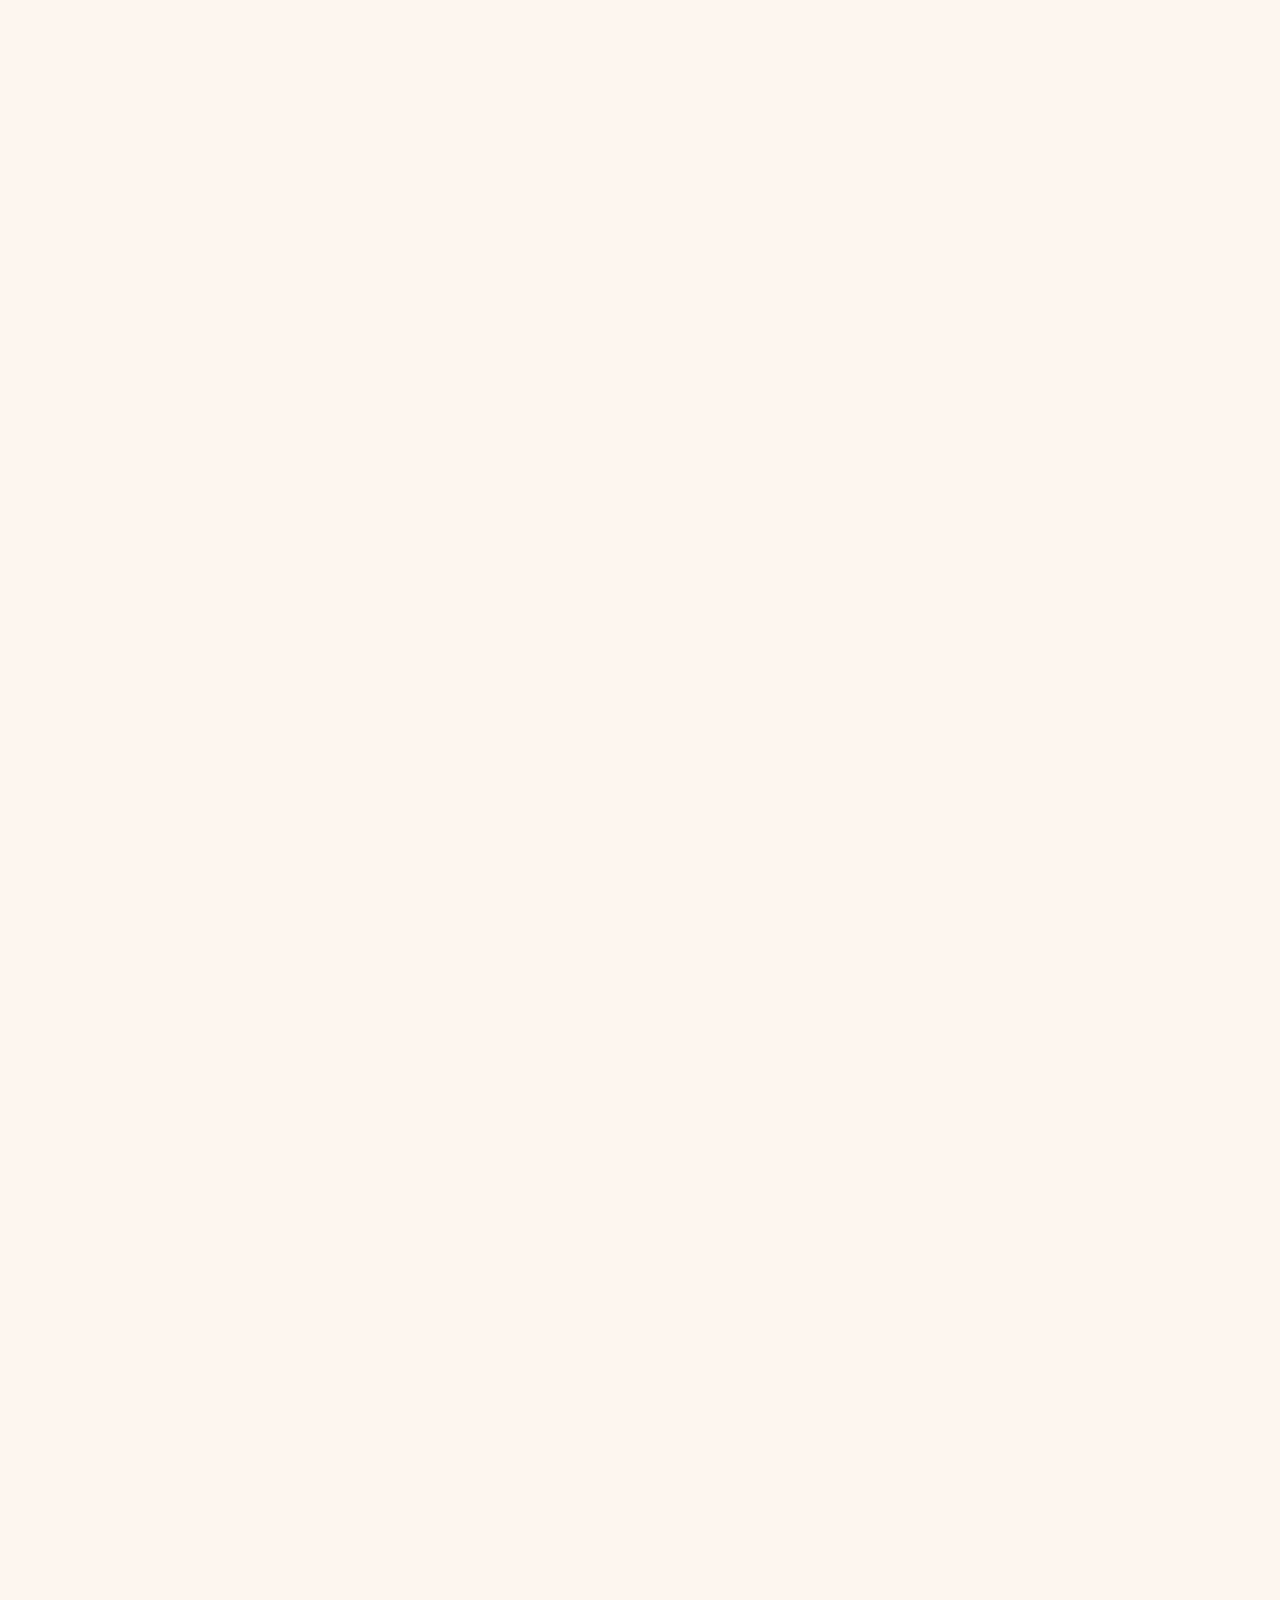
==== address.html @ f077394e "adresss" ====
<!DOCTYPE html>
<html lang="en">
<head>
  <meta charset="UTF-8">
  <meta name="viewport" content="width=device-width, initial-scale=1.0">
  <title>Save Your Address | Parker &amp; Jolan</title>
  <meta name="description" content="Send Parker &amp; Jolan your mailing address.">
  <!-- Standalone, unlisted page: no nav/footer links to the main site, no
       site password gate (js/gate.js), and not indexed by search engines.
       This is a pre-launch link shared directly by email — it should never
       be discoverable from, or lead to, the rest of parkerandjolan.com. -->
  <meta name="robots" content="noindex, nofollow">
  <link rel="icon" href="data:image/svg+xml,%3Csvg xmlns='http://www.w3.org/2000/svg' viewBox='0 0 100 100'%3E%3Ctext y='.9em' font-size='90'%3E%F0%9F%8C%B8%3C/text%3E%3C/svg%3E">

  <link rel="preconnect" href="https://fonts.googleapis.com">
  <link rel="preconnect" href="https://fonts.gstatic.com" crossorigin>
  <link href="https://fonts.googleapis.com/css2?family=Caveat:wght@600;700&family=Fraunces:opsz,wght@9..144,500;9..144,600&family=Poppins:wght@300;400;500;600&display=swap" rel="stylesheet">

  <link rel="stylesheet" href="css/style.css">
</head>
<body>

  <section class="rsvp-page">
    <div class="container">
      <div class="section-heading reveal">
        <span class="section-heading__eyebrow">Parker &amp; Jolan</span>
        <div class="floral-divider" aria-hidden="true">
          <svg viewBox="0 0 140 32" fill="none" xmlns="http://www.w3.org/2000/svg">
            <path d="M70 16 C55 4 40 4 22 16" stroke="var(--moss)" stroke-width="2" stroke-linecap="round"/>
            <path d="M70 16 C85 4 100 4 118 16" stroke="var(--moss)" stroke-width="2" stroke-linecap="round"/>
            <g transform="translate(22,15)">
              <circle cx="-4" cy="-3" r="5" fill="var(--copper)"/>
              <circle cx="4" cy="-3" r="5" fill="var(--apricot)"/>
              <circle cx="0" cy="4" r="5" fill="var(--golden-hour)"/>
              <circle cx="0" cy="0" r="2.4" fill="var(--blush)"/>
            </g>
            <g transform="translate(118,15)">
              <circle cx="-4" cy="-3" r="5" fill="var(--apricot)"/>
              <circle cx="4" cy="-3" r="5" fill="var(--copper)"/>
              <circle cx="0" cy="4" r="5" fill="var(--golden-hour)"/>
              <circle cx="0" cy="0" r="2.4" fill="var(--blush)"/>
            </g>
            <g transform="translate(70,9)">
              <circle cx="-3.4" cy="-2" r="4" fill="var(--misty-blue)"/>
              <circle cx="3.4" cy="-2" r="4" fill="var(--misty-blue)"/>
              <circle cx="0" cy="3.4" r="4" fill="var(--copper)"/>
              <circle cx="0" cy="0" r="2" fill="var(--golden-hour)"/>
            </g>
          </svg>
        </div>
        <h2>Save your address</h2>
        <p>We're getting our mailing list together and would love to send something your way. Mind sharing your address below?</p>
      </div>

      <p id="address-error" class="alert-error" role="alert" hidden></p>

      <div id="step-form" class="rsvp-card reveal">
        <form id="address-form" autocomplete="off">
          <label class="rsvp-label" for="field-title">Title</label>
          <select id="field-title" name="field-title" autocomplete="off" required>
            <option value="" disabled selected>Select…</option>
            <option value="Mr.">Mr.</option>
            <option value="Mrs.">Mrs.</option>
            <option value="Ms.">Ms.</option>
            <option value="Mx.">Mx.</option>
            <option value="Dr.">Dr.</option>
            <option value="Miss">Miss</option>
          </select>

          <div class="address-row">
            <div>
              <label class="rsvp-label" for="field-first-name">First name</label>
              <input type="text" id="field-first-name" name="field-first-name" autocomplete="off" required>
            </div>
            <div>
              <label class="rsvp-label" for="field-last-name">Last name</label>
              <input type="text" id="field-last-name" name="field-last-name" autocomplete="off" required>
            </div>
          </div>

          <label class="rsvp-label" for="field-household">Household</label>
          <input type="text" id="field-household" name="field-household" autocomplete="off" placeholder="e.g. “The Sexton Family” or “John &amp; Jane Smith”" required>

          <label class="rsvp-label" for="field-address1">Street address</label>
          <input type="text" id="field-address1" name="field-address1" autocomplete="off" required>

          <label class="rsvp-label" for="field-address2">Apt / Unit <span class="rsvp-hint-inline">(optional)</span></label>
          <input type="text" id="field-address2" name="field-address2" autocomplete="off">

          <div class="address-row address-row--3">
            <div>
              <label class="rsvp-label" for="field-city">City</label>
              <input type="text" id="field-city" name="field-city" autocomplete="off" required>
            </div>
            <div>
              <label class="rsvp-label" for="field-state">State</label>
              <input type="text" id="field-state" name="field-state" autocomplete="off" required>
            </div>
            <div>
              <label class="rsvp-label" for="field-zip">Zip</label>
              <input type="text" id="field-zip" name="field-zip" autocomplete="off" inputmode="numeric" required>
            </div>
          </div>

          <label class="rsvp-label" for="field-email">Email</label>
          <input type="email" id="field-email" name="field-email" autocomplete="off" required>

          <label class="rsvp-label" for="field-phone">Phone number</label>
          <input type="tel" id="field-phone" name="field-phone" autocomplete="off" required>

          <button type="submit" class="btn">Submit address</button>
        </form>
      </div>

      <div id="step-done" class="rsvp-card" hidden>
        <h3>Thank you!</h3>
        <p>Your address has been saved.</p>
      </div>
    </div>
  </section>

  <script type="module" src="js/address.js"></script>
</body>
</html>
---- css/style.css ----
/* ============================================================
   Parker & Jolan — bright floral (boho garden) theme
   Palette source: assets/images/inspiration/Theme/Pinterest_files/THEME.png
   ============================================================ */

:root {
  /* THEME.png palette */
  --copper: #ef5356;
  --copper-deep: #cf3e4d;
  --golden-hour: #f2af3f;
  --apricot: #fda170;
  --blush: #f2c1c1;
  --misty-blue: #c0cfe0;
  --moss: #9f985c;
  --moss-light: #c5c463;

  --color-bg: #fdf6ef;
  --color-surface: #ffffff;
  --color-text: #3d2b28;
  --color-text-soft: #7a625d;
  --color-primary: var(--copper);
  --color-secondary: var(--golden-hour);
  --color-accent: var(--misty-blue);
  --color-border: rgba(61, 43, 40, 0.12);

  --font-script: 'Caveat', cursive;
  --font-heading: 'Fraunces', serif;
  --font-body: 'Poppins', sans-serif;

  --container-width: 1100px;
  --space-sm: 0.75rem;
  --space-md: 1.5rem;
  --space-lg: 3rem;
  --space-xl: 6rem;

  --radius: 18px;
  --shadow-soft: 0 20px 45px -25px rgba(61, 43, 40, 0.32);
}

* {
  box-sizing: border-box;
}

html {
  scroll-behavior: smooth;
}

body {
  margin: 0;
  background: var(--color-bg);
  color: var(--color-text);
  font-family: var(--font-body);
  line-height: 1.6;
  overflow-x: hidden;
}

img {
  max-width: 100%;
  display: block;
}

a {
  color: inherit;
}

h1, h2, h3 {
  font-family: var(--font-heading);
  margin: 0 0 var(--space-sm);
  font-weight: 600;
}

.container {
  max-width: var(--container-width);
  margin: 0 auto;
  padding: 0 var(--space-md);
}

section {
  position: relative;
  padding: var(--space-xl) 0;
}

/* ---------- floral accents (original SVG illustrations, not Pinterest images) ---------- */

.floral-divider {
  display: flex;
  justify-content: center;
  margin: 0 0 var(--space-md);
}

.floral-divider svg {
  width: 130px;
  height: 30px;
}

.story__photo-wrap {
  position: relative;
}

/* scattered hand-drawn doodles — original SVGs echoing the doodle-covered
   inspiration invitation (tulips, sprigs, toasting glasses, daisies) */
.doodle {
  position: absolute;
  pointer-events: none;
  z-index: 0;
}

.doodle--sprig  { width: 68px;  right: 4%;  top: 12%;    transform: rotate(16deg); }
.doodle--tulip  { width: 60px;  left: 4%;   top: 16%;    transform: rotate(-9deg); }
.doodle--daisy  { width: 76px;  right: 5%;  bottom: 10%; transform: rotate(12deg); }
.doodle--toast  { width: 92px;  left: 6%;   bottom: 16%; transform: rotate(-6deg); }

@media (max-width: 900px) {
  .doodle { display: none; }
}

.story__bloom {
  position: absolute;
  bottom: -36px;
  left: -36px;
  width: 150px;
  height: 150px;
  z-index: 0;
  filter: drop-shadow(0 10px 18px rgba(61, 43, 40, 0.18));
}

/* ---------- nav ---------- */

.site-nav {
  position: fixed;
  top: 0;
  left: 0;
  right: 0;
  z-index: 100;
  background: rgba(253, 246, 239, 0.85);
  backdrop-filter: blur(8px);
  border-bottom: 1px solid var(--color-border);
  transition: box-shadow 0.3s ease;
}

.site-nav.is-scrolled {
  box-shadow: 0 8px 24px -18px rgba(61, 43, 40, 0.4);
}

.site-nav .container {
  display: flex;
  align-items: center;
  justify-content: space-between;
  padding-top: var(--space-sm);
  padding-bottom: var(--space-sm);
}

.site-nav__logo {
  font-family: var(--font-script);
  font-size: 1.8rem;
  color: var(--color-primary);
}

.site-nav__links {
  display: flex;
  gap: var(--space-md);
  list-style: none;
  margin: 0;
  padding: 0;
}

.site-nav__links a {
  text-decoration: none;
  font-size: 0.95rem;
  font-weight: 500;
  letter-spacing: 0.02em;
  padding-bottom: 2px;
  border-bottom: 2px solid transparent;
  transition: border-color 0.25s ease, color 0.25s ease;
}

.site-nav__links a:hover {
  color: var(--color-primary);
  border-color: var(--color-secondary);
}

.site-nav__toggle {
  display: none;
  background: none;
  border: none;
  font-size: 1.5rem;
  cursor: pointer;
  color: var(--color-primary);
}

@media (max-width: 720px) {
  .site-nav__toggle {
    display: block;
  }

  .site-nav__links {
    position: absolute;
    top: 100%;
    left: 0;
    right: 0;
    background: var(--color-surface);
    flex-direction: column;
    gap: 0;
    max-height: 0;
    overflow: hidden;
    transition: max-height 0.35s ease;
    border-bottom: 1px solid var(--color-border);
  }

  .site-nav__links.is-open {
    max-height: 400px;
  }

  .site-nav__links a {
    display: block;
    padding: var(--space-sm) var(--space-md);
    border-bottom: 1px solid var(--color-border);
  }
}

/* ---------- hero ---------- */

.hero {
  min-height: 100vh;
  display: flex;
  align-items: center;
  justify-content: center;
  position: relative;
  padding-top: 4rem;
  overflow: hidden;
}

.hero__bg {
  position: absolute;
  inset: 0;
  /* photo is nearly white at the top — radial scrim keeps the title legible
     without flattening the whole image */
  background-image:
    radial-gradient(ellipse 78% 62% at 50% 54%, rgba(61, 43, 40, 0.5) 0%, rgba(61, 43, 40, 0.18) 60%, rgba(61, 43, 40, 0) 100%),
    linear-gradient(180deg, rgba(61, 43, 40, 0.16) 0%, rgba(61, 43, 40, 0.6) 100%),
    url('../assets/images/photos/proposal-12.jpeg');
  background-size: cover;
  background-position: center 22%;
}

/* wavy paper edge into the next section — pulled from the scalloped/wavy
   stationery in the inspiration board */
.hero::after {
  content: "";
  position: absolute;
  left: 0;
  right: 0;
  bottom: -1px;
  height: 46px;
  background: url("data:image/svg+xml,%3Csvg xmlns='http://www.w3.org/2000/svg' viewBox='0 0 1200 46' preserveAspectRatio='none'%3E%3Cpath d='M0 26C150 46 350 4 600 24C850 44 1050 6 1200 26V46H0Z' fill='%23ffffff'/%3E%3C/svg%3E") bottom center / 100% 100% no-repeat;
  pointer-events: none;
}

.hero__content {
  position: relative;
  z-index: 1;
  text-align: center;
  color: #fff;
  padding: var(--space-lg) var(--space-md);
}

.hero__eyebrow {
  font-family: var(--font-body);
  text-transform: uppercase;
  letter-spacing: 0.3em;
  font-size: 0.8rem;
  color: #fff;
  text-shadow: 0 2px 12px rgba(61, 43, 40, 0.5);
  margin-bottom: var(--space-sm);
  position: relative;
  display: inline-block;
  padding: 1em 2.2em;
}

/* hand-drawn hatched oval badge — from the "we're getting married!" frame
   on the inspiration invitation */
.hero__eyebrow-oval {
  position: absolute;
  inset: 0;
  width: 100%;
  height: 100%;
  pointer-events: none;
}

.hero__names {
  font-family: var(--font-script);
  font-size: clamp(4rem, 12vw, 8rem);
  line-height: 1;
  margin: 0;
  text-shadow: 0 8px 30px rgba(0,0,0,0.25);
}

.hero__names .amp {
  /* copper "ink" like the coral script on the inspiration invitations —
     apricot was too pale to read against the washed-out photo */
  color: var(--copper);
  padding: 0 0.1em;
  text-shadow: 0 0 22px rgba(253, 246, 239, 0.5), 0 8px 30px rgba(0, 0, 0, 0.35);
}

.hero__date {
  font-family: var(--font-heading);
  font-size: 1.4rem;
  margin-top: var(--space-md);
  letter-spacing: 0.05em;
  text-shadow: 0 2px 14px rgba(0, 0, 0, 0.4);
}

.hero__scroll {
  position: absolute;
  bottom: 3.6rem; /* clear the white wave edge */
  left: 50%;
  transform: translateX(-50%);
  color: #fff;
  font-size: 1.6rem;
  animation: bounce 2.2s infinite;
  opacity: 0.85;
  text-decoration: none;
  cursor: pointer;
}

.hero__scroll:hover {
  opacity: 1;
}

@keyframes bounce {
  0%, 100% { transform: translate(-50%, 0); }
  50% { transform: translate(-50%, 10px); }
}

/* ---------- countdown ---------- */

.countdown {
  display: flex;
  justify-content: center;
  gap: var(--space-md);
  margin-top: var(--space-lg);
  flex-wrap: wrap;
}

.countdown__item {
  background: rgba(255,255,255,0.15);
  border: 1px solid rgba(255,255,255,0.35);
  border-radius: var(--radius);
  padding: var(--space-sm) var(--space-md);
  min-width: 84px;
  backdrop-filter: blur(4px);
}

.countdown__num {
  font-family: var(--font-heading);
  font-size: 2rem;
  display: block;
  font-weight: 700;
}

.countdown__label {
  font-size: 0.7rem;
  text-transform: uppercase;
  letter-spacing: 0.15em;
  opacity: 0.85;
}

/* ---------- section headings ---------- */

.section-heading {
  text-align: center;
  max-width: 640px;
  margin: 0 auto var(--space-lg);
}

.section-heading__eyebrow {
  font-family: var(--font-script);
  font-size: 1.8rem;
  color: var(--color-primary);
  display: block;
  margin-bottom: var(--space-sm);
}

.section-heading h2 {
  font-size: clamp(2rem, 4vw, 2.8rem);
}

.section-heading p {
  color: var(--color-text-soft);
}

/* reveal-on-scroll targets */
.reveal {
  opacity: 0;
  transform: translateY(28px);
  transition: opacity 0.7s ease, transform 0.7s ease;
}

.reveal.is-visible {
  opacity: 1;
  transform: translateY(0);
}

/* ---------- our story ---------- */

.story {
  background: var(--color-surface);
}

.story__grid {
  display: grid;
  grid-template-columns: 1fr 1fr;
  gap: var(--space-lg);
  align-items: center;
}

.story__photo {
  position: relative;
  z-index: 1;
  border-radius: var(--radius);
  overflow: hidden;
  box-shadow: var(--shadow-soft);
  transform: rotate(-2deg);
}

.story__text h3 {
  font-size: 1.6rem;
  color: var(--color-primary);
}

.story__text p {
  color: var(--color-text-soft);
}

@media (max-width: 800px) {
  .story__grid {
    grid-template-columns: 1fr;
  }
}

/* ---------- details / schedule ---------- */

.details {
  background: linear-gradient(180deg, var(--blush) 0%, rgba(242, 193, 193, 0.2) 100%);
}

.details__grid {
  display: grid;
  grid-template-columns: repeat(auto-fit, minmax(240px, 1fr));
  gap: var(--space-md);
}

/* wavy-edged sign cards — from the wavy bar sign / scalloped stationery
   in the inspiration board. The whole card (fill + wavy stroke) is one SVG
   stretched to the card's box, so the edge is genuinely wavy. */
.detail-card {
  position: relative;
  z-index: 0;
  background: url("data:image/svg+xml,%3Csvg xmlns='http://www.w3.org/2000/svg' viewBox='0 0 100 100' preserveAspectRatio='none'%3E%3Cpath d='M10 6Q15 1 20 6T30 6T40 6T50 6T60 6T70 6T80 6T90 6Q94 6 94 10Q99 15 94 20T94 30T94 40T94 50T94 60T94 70T94 80T94 90Q94 94 90 94Q85 99 80 94T70 94T60 94T50 94T40 94T30 94T20 94T10 94Q6 94 6 90Q1 85 6 80T6 70T6 60T6 50T6 40T6 30T6 20T6 10Q6 6 10 6Z' fill='%23ffffff' stroke='%23ef5356' stroke-width='2.5' vector-effect='non-scaling-stroke'/%3E%3C/svg%3E") center / 100% 100% no-repeat;
  padding: var(--space-lg) 2rem;
  text-align: center;
  filter: drop-shadow(0 18px 28px rgba(61, 43, 40, 0.16));
  transition: transform 0.3s ease, filter 0.3s ease;
}

.detail-card:nth-child(2) { background-image: url("data:image/svg+xml,%3Csvg xmlns='http://www.w3.org/2000/svg' viewBox='0 0 100 100' preserveAspectRatio='none'%3E%3Cpath d='M10 6Q15 1 20 6T30 6T40 6T50 6T60 6T70 6T80 6T90 6Q94 6 94 10Q99 15 94 20T94 30T94 40T94 50T94 60T94 70T94 80T94 90Q94 94 90 94Q85 99 80 94T70 94T60 94T50 94T40 94T30 94T20 94T10 94Q6 94 6 90Q1 85 6 80T6 70T6 60T6 50T6 40T6 30T6 20T6 10Q6 6 10 6Z' fill='%23ffffff' stroke='%23f2af3f' stroke-width='2.5' vector-effect='non-scaling-stroke'/%3E%3C/svg%3E"); }
.detail-card:nth-child(3) { background-image: url("data:image/svg+xml,%3Csvg xmlns='http://www.w3.org/2000/svg' viewBox='0 0 100 100' preserveAspectRatio='none'%3E%3Cpath d='M10 6Q15 1 20 6T30 6T40 6T50 6T60 6T70 6T80 6T90 6Q94 6 94 10Q99 15 94 20T94 30T94 40T94 50T94 60T94 70T94 80T94 90Q94 94 90 94Q85 99 80 94T70 94T60 94T50 94T40 94T30 94T20 94T10 94Q6 94 6 90Q1 85 6 80T6 70T6 60T6 50T6 40T6 30T6 20T6 10Q6 6 10 6Z' fill='%23ffffff' stroke='%23c0cfe0' stroke-width='2.5' vector-effect='non-scaling-stroke'/%3E%3C/svg%3E"); }
.detail-card:nth-child(4) { background-image: url("data:image/svg+xml,%3Csvg xmlns='http://www.w3.org/2000/svg' viewBox='0 0 100 100' preserveAspectRatio='none'%3E%3Cpath d='M10 6Q15 1 20 6T30 6T40 6T50 6T60 6T70 6T80 6T90 6Q94 6 94 10Q99 15 94 20T94 30T94 40T94 50T94 60T94 70T94 80T94 90Q94 94 90 94Q85 99 80 94T70 94T60 94T50 94T40 94T30 94T20 94T10 94Q6 94 6 90Q1 85 6 80T6 70T6 60T6 50T6 40T6 30T6 20T6 10Q6 6 10 6Z' fill='%23ffffff' stroke='%239f985c' stroke-width='2.5' vector-effect='non-scaling-stroke'/%3E%3C/svg%3E"); }

.detail-card:hover {
  /* raise above sibling cards so the deepened shadow isn't clipped by the
     next card in the grid (was getting cut off on its right edge) */
  z-index: 1;
  transform: translateY(-6px);
  filter: drop-shadow(0 26px 36px rgba(61, 43, 40, 0.24));
}

.detail-card__icon {
  font-size: 2.2rem;
  margin-bottom: var(--space-sm);
}

.detail-card h3 {
  font-size: 1.3rem;
}

.detail-card p {
  color: var(--color-text-soft);
  margin: 0.25rem 0;
}

/* ---------- gallery ---------- */

.gallery__grid {
  display: grid;
  grid-template-columns: repeat(4, 1fr);
  grid-auto-rows: 220px;
  grid-auto-flow: dense;
  gap: var(--space-sm);
}

.gallery__grid img {
  width: 100%;
  height: 100%;
  object-fit: cover;
  border-radius: 14px;
  transition: transform 0.5s ease, filter 0.5s ease;
}

.gallery__item {
  overflow: hidden;
  border-radius: 14px;
}

.gallery__item:hover img {
  transform: scale(1.08);
}

.gallery__item--tall {
  grid-row: span 2;
}

@media (max-width: 900px) {
  .gallery__grid {
    grid-template-columns: repeat(2, 1fr);
  }
}

/* ---------- RSVP / registry (Zola embeds) ---------- */

.embed-section {
  background: var(--color-surface);
}

.embed-card {
  background: linear-gradient(135deg, rgba(239, 83, 86, 0.07), rgba(192, 207, 224, 0.18));
  border: 1px solid var(--color-primary);
  border-radius: var(--radius);
  padding: var(--space-lg);
  text-align: center;
  overflow: hidden;
}

/* Zola's widget replaces the fallback link with its own markup (often an
   iframe) that ignores our theme — clip it to the card's rounded shape and
   round the iframe itself so no sharp corners show through */
.embed-card iframe {
  border: none;
  border-radius: var(--radius);
  display: block;
  margin: 0 auto;
}

/* fallback link shown until (or in case) Zola's widget.js swaps it out */
.embed-card .zola-registry-embed {
  font-family: var(--font-body);
  color: var(--color-primary);
  font-size: 1rem;
}

.embed-card .btn {
  margin-top: var(--space-md);
}

.registry-cta {
  text-align: center;
  margin-top: var(--space-md);
}

.rsvp-cta {
  text-align: center;
}

/* golden wavy sign with copper border — from the "BAR / Margaritas" wavy
   sign in the inspiration board */
.rsvp-sign {
  display: inline-block;
  background: url("data:image/svg+xml,%3Csvg xmlns='http://www.w3.org/2000/svg' viewBox='0 0 200 100' preserveAspectRatio='none'%3E%3Cpath d='M10 6Q15 1 20 6T30 6T40 6T50 6T60 6T70 6T80 6T90 6T100 6T110 6T120 6T130 6T140 6T150 6T160 6T170 6T180 6T190 6Q194 6 194 10Q199 15 194 20T194 30T194 40T194 50T194 60T194 70T194 80T194 90Q194 94 190 94Q185 99 180 94T170 94T160 94T150 94T140 94T130 94T120 94T110 94T100 94T90 94T80 94T70 94T60 94T50 94T40 94T30 94T20 94T10 94Q6 94 6 90Q1 85 6 80T6 70T6 60T6 50T6 40T6 30T6 20T6 10Q6 6 10 6Z' fill='%23f2af3f' stroke='%23ef5356' stroke-width='3' vector-effect='non-scaling-stroke'/%3E%3C/svg%3E") center / 100% 100% no-repeat;
  padding: calc(var(--space-md) + 10px) calc(var(--space-lg) + 12px) calc(var(--space-md) + 16px);
  filter: drop-shadow(0 22px 34px rgba(61, 43, 40, 0.22));
}

.rsvp-sign__script {
  display: block;
  font-family: var(--font-script);
  font-size: 2.3rem;
  line-height: 1.1;
  color: #fff;
  text-shadow: 0 2px 10px rgba(207, 62, 77, 0.4);
  transform: rotate(-2deg);
  margin-bottom: var(--space-md);
}

#rsvp.embed-section {
  background-color: #fff;
  background-image: linear-gradient(180deg, rgba(192, 207, 224, 0.3) 0%, rgba(192, 207, 224, 0.05) 100%);
}

.two-col {
  display: grid;
  grid-template-columns: 1fr 1fr;
  gap: var(--space-lg);
}

@media (max-width: 800px) {
  .two-col {
    grid-template-columns: 1fr;
  }
}

/* ---------- buttons ---------- */

.btn {
  position: relative;
  display: inline-block;
  font-family: var(--font-body);
  font-weight: 600;
  letter-spacing: 0.03em;
  padding: 0.85rem 2rem;
  border-radius: 999px;
  background: var(--color-primary);
  color: #fff;
  text-decoration: none;
  box-shadow: 0 12px 24px -12px rgba(239, 83, 86, 0.55);
  transition: transform 0.25s ease, box-shadow 0.25s ease;
  border: none;
  cursor: pointer;
}

/* invisible hit-area buffer, larger than the hover lift's travel distance,
   so the button can't slip out from under the cursor near its edges and
   flicker between hover states */
.btn::after {
  content: "";
  position: absolute;
  inset: -10px;
}

.btn:hover {
  transform: translateY(-3px);
  box-shadow: 0 16px 28px -12px rgba(239, 83, 86, 0.65);
}

.btn--outline {
  background: transparent;
  color: var(--color-primary);
  border: 2px solid var(--color-primary);
  box-shadow: none;
}

/* ---------- RSVP page ---------- */

.rsvp-page {
  min-height: 80vh;
  padding-top: calc(4rem + var(--space-xl));
}

.rsvp-card {
  background: var(--color-surface);
  border-radius: var(--radius);
  box-shadow: var(--shadow-soft);
  padding: var(--space-lg);
  max-width: 640px;
  margin: 0 auto;
}

.rsvp-label {
  display: block;
  font-weight: 600;
  margin-bottom: var(--space-sm);
}

.rsvp-search input,
.rsvp-card input[type="text"],
.rsvp-card input[type="email"],
.rsvp-card input[type="password"],
.rsvp-card input[type="tel"],
.rsvp-card select {
  width: 100%;
  padding: 0.85rem 1rem;
  border-radius: 999px;
  border: 1px solid var(--color-border);
  font-family: var(--font-body);
  font-size: 1rem;
  margin-bottom: var(--space-md);
  background: var(--color-surface);
  color: var(--color-text);
}

.rsvp-hint-inline {
  color: var(--color-text-soft);
  font-weight: 400;
  font-size: 0.85rem;
}

.address-row {
  display: grid;
  grid-template-columns: 1fr 1fr;
  gap: var(--space-md);
}

.address-row--3 {
  grid-template-columns: 1.4fr 1fr 1fr;
}

@media (max-width: 640px) {
  .address-row,
  .address-row--3 {
    grid-template-columns: 1fr;
  }
}

.rsvp-results {
  list-style: none;
  margin: 0;
  padding: 0;
  display: flex;
  flex-direction: column;
  gap: var(--space-sm);
}

.rsvp-result {
  width: 100%;
  display: flex;
  justify-content: space-between;
  align-items: center;
  padding: 0.85rem 1.2rem;
  border-radius: var(--radius);
  border: 1px solid var(--color-border);
  background: var(--color-bg);
  cursor: pointer;
  font-family: var(--font-body);
  font-size: 1rem;
  transition: border-color 0.2s ease, background 0.2s ease;
}

.rsvp-result:hover {
  border-color: var(--color-primary);
  background: var(--blush);
}

.rsvp-result__party {
  color: var(--color-text-soft);
  font-size: 0.85rem;
}

.rsvp-hint {
  color: var(--color-text-soft);
  font-size: 0.9rem;
}

.alert-error {
  background: rgba(207, 62, 77, 0.08);
  border: 1px solid var(--copper-deep);
  color: var(--copper-deep);
  border-radius: var(--radius);
  padding: var(--space-sm) var(--space-md);
  margin-bottom: var(--space-md);
  font-size: 0.9rem;
  font-weight: 500;
}

.rsvp-back {
  background: none;
  border: none;
  color: var(--color-primary);
  cursor: pointer;
  font-family: var(--font-body);
  padding: 0;
  margin-bottom: var(--space-md);
}

.rsvp-party-name {
  font-family: var(--font-script);
  font-size: 2rem;
  color: var(--color-primary);
}

.rsvp-member {
  border-top: 1px solid var(--color-border);
  padding: var(--space-md) 0;
}

.rsvp-member__name {
  font-weight: 600;
  margin-bottom: var(--space-sm);
}

.rsvp-member__attending {
  display: flex;
  gap: var(--space-md);
  margin-bottom: var(--space-sm);
  flex-wrap: wrap;
}

.rsvp-member__details {
  display: grid;
  grid-template-columns: 1fr 1fr;
  gap: var(--space-sm);
}

.rsvp-member__details label {
  display: flex;
  flex-direction: column;
  gap: 0.3rem;
  font-size: 0.85rem;
  color: var(--color-text-soft);
}

.rsvp-member__details select,
.rsvp-member__details input {
  padding: 0.6rem 0.8rem;
  border-radius: 10px;
  border: 1px solid var(--color-border);
  font-family: var(--font-body);
}

@media (max-width: 600px) {
  .rsvp-member__details {
    grid-template-columns: 1fr;
  }
}

/* ---------- admin dashboard ---------- */

.admin-page {
  padding-top: calc(4rem + var(--space-lg));
}

.admin-stats {
  display: grid;
  grid-template-columns: repeat(auto-fit, minmax(160px, 1fr));
  gap: var(--space-md);
  margin-bottom: var(--space-lg);
}

.admin-stats .detail-card h3 {
  font-size: 2.2rem;
  color: var(--color-primary);
}

/* ---------- admin tabs ---------- */

.admin-tabs {
  display: flex;
  gap: var(--space-sm);
  border-bottom: 1px solid var(--color-border);
  margin-bottom: var(--space-lg);
}

.admin-tab {
  background: none;
  border: none;
  cursor: pointer;
  font-family: var(--font-body);
  font-weight: 600;
  font-size: 1rem;
  color: var(--color-text-soft);
  padding: 0.75rem 0.25rem;
  margin-bottom: -1px;
  border-bottom: 3px solid transparent;
}

.admin-tab.is-active {
  color: var(--color-primary);
  border-bottom-color: var(--color-primary);
}

/* ---------- charts ---------- */

.chart-row {
  display: grid;
  grid-template-columns: repeat(auto-fit, minmax(260px, 1fr));
  gap: var(--space-md);
  margin-bottom: var(--space-lg);
}

.chart-card {
  background: var(--color-surface);
  border-radius: var(--radius);
  box-shadow: var(--shadow-soft);
  padding: var(--space-md) var(--space-lg);
}

.chart-card h3 {
  font-size: 1.1rem;
  margin-bottom: var(--space-sm);
}

.chart-card__body {
  display: flex;
  flex-direction: column;
  align-items: center;
  gap: var(--space-sm);
}

.chart-card__body svg {
  overflow: visible;
}

.chart-meter__label {
  font-family: var(--font-body);
  font-weight: 600;
  font-size: 1.6rem;
  fill: var(--color-text);
}

.chart-legend {
  list-style: none;
  margin: 0;
  padding: 0;
  width: 100%;
  font-size: 0.85rem;
}

.chart-legend li {
  display: flex;
  align-items: center;
  gap: 0.5rem;
  padding: 0.25rem 0;
}

.chart-legend__swatch {
  width: 11px;
  height: 11px;
  border-radius: 3px;
  flex-shrink: 0;
}

.chart-legend__label {
  flex: 1;
  color: var(--color-text);
}

.chart-legend__value {
  color: var(--color-text-soft);
  font-variant-numeric: tabular-nums;
}

.chart-table-toggle {
  width: 100%;
  margin-top: var(--space-sm);
  font-size: 0.8rem;
}

.chart-table-toggle summary {
  cursor: pointer;
  color: var(--color-primary);
}

.chart-table-toggle table {
  margin-top: var(--space-sm);
  font-size: 0.8rem;
}

.admin-panel {
  background: var(--color-surface);
  border-radius: var(--radius);
  box-shadow: var(--shadow-soft);
  padding: var(--space-lg);
  margin-bottom: var(--space-lg);
}

.admin-panel__header {
  display: flex;
  justify-content: space-between;
  align-items: center;
  flex-wrap: wrap;
  gap: var(--space-sm);
}

.admin-inline-form {
  display: flex;
  gap: var(--space-sm);
  flex-wrap: wrap;
  align-items: center;
}

.admin-inline-form input[type="text"],
.admin-inline-form select {
  padding: 0.6rem 1rem;
  border-radius: 999px;
  border: 1px solid var(--color-border);
  font-family: var(--font-body);
}

.admin-filter-bar {
  display: flex;
  gap: var(--space-sm);
  flex-wrap: wrap;
  align-items: center;
  margin-top: var(--space-md);
}

.admin-filter-bar input[type="search"],
.admin-filter-bar select {
  padding: 0.6rem 1rem;
  border-radius: 999px;
  border: 1px solid var(--color-border);
  font-family: var(--font-body);
}

.admin-filter-bar input[type="search"] {
  min-width: 16rem;
}

.admin-filter-clear {
  background: none;
  border: 1px solid var(--color-border);
  color: var(--color-text-soft);
  border-radius: 999px;
  padding: 0.4rem 0.9rem;
  font-family: var(--font-body);
  font-size: 0.85rem;
  cursor: pointer;
}

.admin-filter-clear:hover {
  border-color: var(--copper-deep);
  color: var(--copper-deep);
}

.admin-table-wrap {
  overflow-x: auto;
  margin-top: var(--space-md);
}

.admin-table {
  width: 100%;
  border-collapse: collapse;
  font-size: 0.9rem;
}

.admin-table th,
.admin-table td {
  padding: 0.6rem 0.75rem;
  border-bottom: 1px solid var(--color-border);
  text-align: left;
  white-space: nowrap;
}

.admin-table select,
.admin-table input[type="text"] {
  padding: 0.4rem 0.6rem;
  border-radius: 8px;
  border: 1px solid var(--color-border);
  font-family: var(--font-body);
  width: 9rem;
}

.admin-table .field-party {
  width: 12rem;
}

.admin-table .field-extra {
  width: 12rem;
  font-family: monospace;
  font-size: 0.8rem;
}

.admin-table__id {
  font-family: monospace;
  font-size: 0.8rem;
  color: var(--color-text-soft);
  cursor: help;
}

.admin-delete {
  background: none;
  border: 1px solid var(--copper-deep);
  color: var(--copper-deep);
  border-radius: 999px;
  padding: 0.3rem 0.8rem;
  cursor: pointer;
  font-size: 0.8rem;
}

/* ---------- footer ---------- */

.site-footer {
  position: relative;
  text-align: center;
  padding: var(--space-lg) var(--space-md);
  background: var(--color-text);
  color: #fff5e6;
}

/* wavy paper edge from the section above, flipped to curve into the footer.
   Scoped to the homepage footer (the only one with a floral divider) — on
   rsvp/admin the section above is cream, not white, and would show a seam. */
.site-footer:has(.floral-divider) {
  padding-top: calc(var(--space-lg) + 46px);
}

.site-footer:has(.floral-divider)::before {
  content: "";
  position: absolute;
  top: -1px;
  left: 0;
  right: 0;
  height: 46px;
  background: url("data:image/svg+xml,%3Csvg xmlns='http://www.w3.org/2000/svg' viewBox='0 0 1200 46' preserveAspectRatio='none'%3E%3Cpath d='M0 26C150 46 350 4 600 24C850 44 1050 6 1200 26V46H0Z' fill='%23ffffff'/%3E%3C/svg%3E") top center / 100% 100% no-repeat;
  transform: rotate(180deg);
  pointer-events: none;
}

.site-footer__names {
  font-family: var(--font-script);
  font-size: 2.2rem;
  color: var(--golden-hour);
}

.site-footer p {
  color: #f0dfd6;
  font-size: 0.9rem;
}
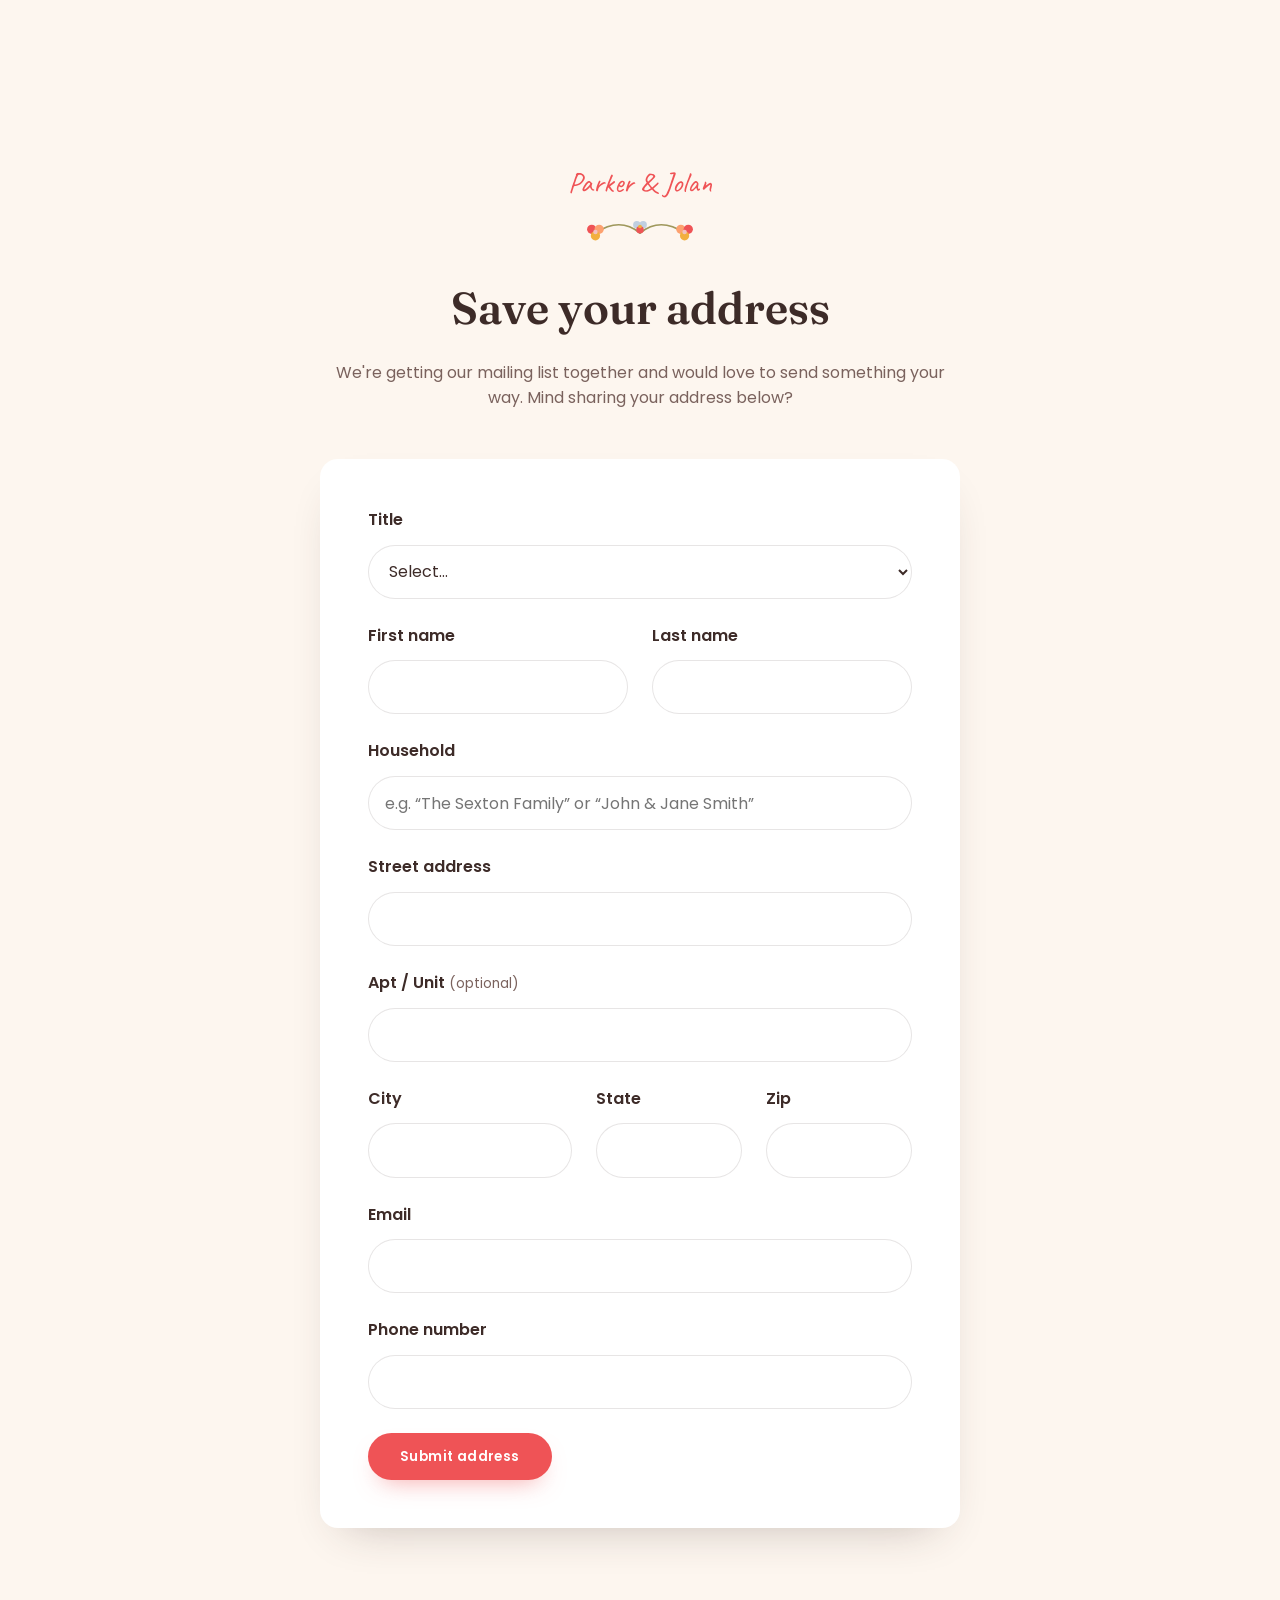
==== commit f9afed41: "Fix address.html rendering blank The .reveal class starts elements at opacity:0 and only becomes vis" ====
--- a/address.html
+++ b/address.html
@@ -22,7 +22,7 @@
 
   <section class="rsvp-page">
     <div class="container">
-      <div class="section-heading reveal">
+      <div class="section-heading">
         <span class="section-heading__eyebrow">Parker &amp; Jolan</span>
         <div class="floral-divider" aria-hidden="true">
           <svg viewBox="0 0 140 32" fill="none" xmlns="http://www.w3.org/2000/svg">
@@ -54,7 +54,7 @@
 
       <p id="address-error" class="alert-error" role="alert" hidden></p>
 
-      <div id="step-form" class="rsvp-card reveal">
+      <div id="step-form" class="rsvp-card">
         <form id="address-form" autocomplete="off">
           <label class="rsvp-label" for="field-title">Title</label>
           <select id="field-title" name="field-title" autocomplete="off" required>
--- a/css/style.css
+++ b/css/style.css
@@ -970,6 +970,13 @@
   gap: var(--space-sm);
 }
 
+.admin-panel__header-actions {
+  display: flex;
+  flex-wrap: wrap;
+  gap: var(--space-sm);
+  margin-left: auto;
+}
+
 .admin-inline-form {
   display: flex;
   gap: var(--space-sm);
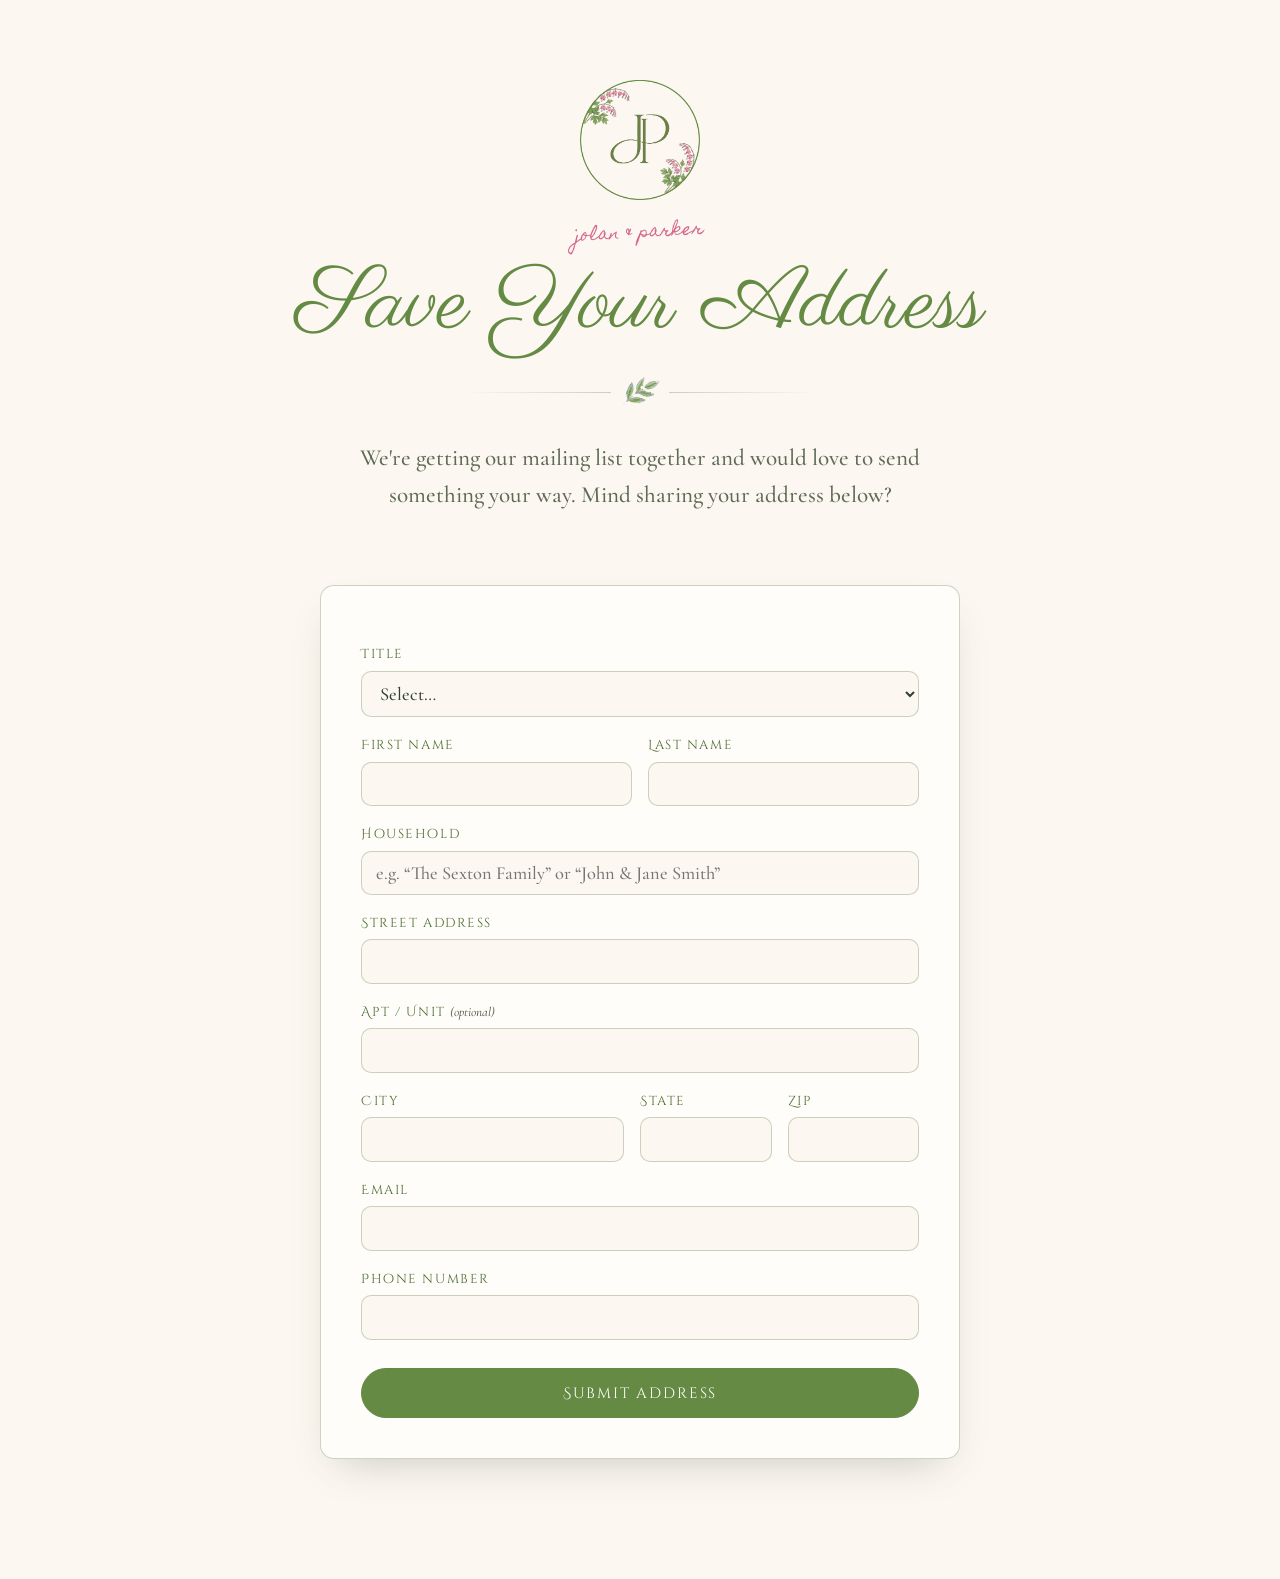
==== commit 55b30caa: "Phase 1 redesign: Design_Language art, self-hosted fonts, site phases - New public-page design syste" ====
--- a/address.html
+++ b/address.html
@@ -10,47 +10,23 @@
        This is a pre-launch link shared directly by email — it should never
        be discoverable from, or lead to, the rest of parkerandjolan.com. -->
   <meta name="robots" content="noindex, nofollow">
-  <link rel="icon" href="data:image/svg+xml,%3Csvg xmlns='http://www.w3.org/2000/svg' viewBox='0 0 100 100'%3E%3Ctext y='.9em' font-size='90'%3E%F0%9F%8C%B8%3C/text%3E%3C/svg%3E">
-
-  <link rel="preconnect" href="https://fonts.googleapis.com">
-  <link rel="preconnect" href="https://fonts.gstatic.com" crossorigin>
-  <link href="https://fonts.googleapis.com/css2?family=Caveat:wght@600;700&family=Fraunces:opsz,wght@9..144,500;9..144,600&family=Poppins:wght@300;400;500;600&display=swap" rel="stylesheet">
-
-  <link rel="stylesheet" href="css/style.css">
+  <link rel="icon" type="image/png" href="assets/images/design/favicon.png">
+  <link rel="stylesheet" href="css/site.css">
 </head>
 <body>
 
-  <section class="rsvp-page">
+  <header class="page-head" style="padding-top: var(--space-xl);">
     <div class="container">
-      <div class="section-heading">
-        <span class="section-heading__eyebrow">Parker &amp; Jolan</span>
-        <div class="floral-divider" aria-hidden="true">
-          <svg viewBox="0 0 140 32" fill="none" xmlns="http://www.w3.org/2000/svg">
-            <path d="M70 16 C55 4 40 4 22 16" stroke="var(--moss)" stroke-width="2" stroke-linecap="round"/>
-            <path d="M70 16 C85 4 100 4 118 16" stroke="var(--moss)" stroke-width="2" stroke-linecap="round"/>
-            <g transform="translate(22,15)">
-              <circle cx="-4" cy="-3" r="5" fill="var(--copper)"/>
-              <circle cx="4" cy="-3" r="5" fill="var(--apricot)"/>
-              <circle cx="0" cy="4" r="5" fill="var(--golden-hour)"/>
-              <circle cx="0" cy="0" r="2.4" fill="var(--blush)"/>
-            </g>
-            <g transform="translate(118,15)">
-              <circle cx="-4" cy="-3" r="5" fill="var(--apricot)"/>
-              <circle cx="4" cy="-3" r="5" fill="var(--copper)"/>
-              <circle cx="0" cy="4" r="5" fill="var(--golden-hour)"/>
-              <circle cx="0" cy="0" r="2.4" fill="var(--blush)"/>
-            </g>
-            <g transform="translate(70,9)">
-              <circle cx="-3.4" cy="-2" r="4" fill="var(--misty-blue)"/>
-              <circle cx="3.4" cy="-2" r="4" fill="var(--misty-blue)"/>
-              <circle cx="0" cy="3.4" r="4" fill="var(--copper)"/>
-              <circle cx="0" cy="0" r="2" fill="var(--golden-hour)"/>
-            </g>
-          </svg>
-        </div>
-        <h2>Save your address</h2>
-        <p>We're getting our mailing list together and would love to send something your way. Mind sharing your address below?</p>
-      </div>
+      <img src="assets/images/design/monogram-wreath.webp" alt="J P monogram" style="width: 120px; margin: 0 auto var(--space-sm);">
+      <span class="eyebrow">jolan &amp; parker</span>
+      <h1 class="page-head__title">Save Your Address</h1>
+      <div class="flourish" aria-hidden="true"><img src="assets/images/design/florals/leaf-sprig.webp" alt=""></div>
+      <p class="lead">We're getting our mailing list together and would love to send something your way. Mind sharing your address below?</p>
+    </div>
+  </header>
+
+  <section class="form-page">
+    <div class="container form-wrap">
 
       <p id="address-error" class="alert-error" role="alert" hidden></p>
 
--- a/css/site.css
+++ b/css/site.css
@@ -0,0 +1,841 @@
+/* ==========================================================================
+   Parker & Jolan — public site styles (Home, Venue, Travel, RSVP, Address)
+
+   Design language: hand-painted watercolor florals + formal lettering, all
+   sourced from assets/Design_Language/ (see CLAUDE.md "Design language").
+   Fonts are self-hosted from assets/fonts/ (no Google Fonts request).
+   The admin dashboard still uses css/style.css.
+   ========================================================================== */
+
+/* ---------- Fonts ---------- */
+@font-face {
+  font-family: 'Parisienne';
+  src: url('../assets/fonts/parisienne-400.woff2') format('woff2');
+  font-weight: 400; font-style: normal; font-display: swap;
+}
+@font-face {
+  font-family: 'Cinzel Decorative';
+  src: url('../assets/fonts/cinzel-decorative-400.woff2') format('woff2');
+  font-weight: 400; font-style: normal; font-display: swap;
+}
+@font-face {
+  font-family: 'Cinzel Decorative';
+  src: url('../assets/fonts/cinzel-decorative-700.woff2') format('woff2');
+  font-weight: 700; font-style: normal; font-display: swap;
+}
+@font-face {
+  font-family: 'Cormorant Garamond';
+  src: url('../assets/fonts/cormorant-garamond-var.woff2') format('woff2');
+  font-weight: 300 700; font-style: normal; font-display: swap;
+}
+@font-face {
+  font-family: 'Cormorant Garamond';
+  src: url('../assets/fonts/cormorant-garamond-italic-var.woff2') format('woff2');
+  font-weight: 300 700; font-style: italic; font-display: swap;
+}
+@font-face {
+  font-family: 'Homemade Apple';
+  src: url('../assets/fonts/homemade-apple-400.woff2') format('woff2');
+  font-weight: 400; font-style: normal; font-display: swap;
+}
+
+/* ---------- Tokens ---------- */
+:root {
+  /* Palette — sampled from the Design_Language artwork */
+  --paper: #fcf8f1;          /* page background, warm watercolor paper */
+  --paper-deep: #f4ecdf;     /* alternate section band */
+  --card: #fffdf9;           /* raised surfaces */
+  --ink: #33402c;            /* body text, deep garden green-brown */
+  --ink-soft: #5f6a55;       /* secondary text */
+  --moss: #648a43;           /* monogram wreath green — primary */
+  --moss-deep: #4a6a30;      /* hover/pressed, small text on paper */
+  --fern: #a9c26a;           /* light fern green */
+  --delphinium: #32a6c4;     /* blue line-drawing doodles */
+  --delphinium-deep: #1f7c97;/* links (AA on paper) */
+  --rose: #d4688c;           /* rose & rhododendron pink */
+  --blush: #f7e1e4;          /* soft pink fill */
+  --coral: #ec7a5e;          /* peony coral */
+  --marigold: #efb23e;       /* foxglove / ranunculus gold */
+  --orchid: #a96cb0;         /* orchid violet */
+  --line: rgba(74, 106, 48, 0.28);
+
+  /* Type */
+  --font-script: 'Parisienne', 'Snell Roundhand', cursive;
+  --font-display: 'Cinzel Decorative', 'Trajan Pro', Georgia, serif;
+  --font-serif: 'Cormorant Garamond', Garamond, Georgia, serif;
+  --font-hand: 'Homemade Apple', 'Bradley Hand', cursive;
+
+  /* Legacy names consumed by js/gate.js's injected styles */
+  --color-bg: var(--paper);
+  --color-surface: var(--card);
+  --color-text: var(--ink);
+  --color-text-soft: var(--ink-soft);
+  --color-border: var(--line);
+  --copper: var(--moss);
+  --copper-deep: var(--moss-deep);
+  --golden-hour: var(--marigold);
+  --font-body: var(--font-serif);
+
+  /* Space & shape */
+  --space-xs: 0.5rem;
+  --space-sm: 1rem;
+  --space-md: 1.75rem;
+  --space-lg: 3rem;
+  --space-xl: 5rem;
+  --space-2xl: 7.5rem;
+  --radius: 14px;
+  --container: 1120px;
+  --nav-h: 4.5rem;
+  --shadow: 0 18px 40px -18px rgba(51, 64, 44, 0.28);
+  --ease: cubic-bezier(0.22, 0.61, 0.36, 1);
+}
+
+/* ---------- Base ---------- */
+*, *::before, *::after { box-sizing: border-box; }
+
+html { scroll-behavior: smooth; -webkit-text-size-adjust: 100%; overflow-x: clip; }
+
+body {
+  margin: 0;
+  background: var(--paper);
+  color: var(--ink);
+  font-family: var(--font-serif);
+  font-size: 1.2rem;
+  line-height: 1.6;
+  font-weight: 500;
+  -webkit-font-smoothing: antialiased;
+  overflow-x: clip;
+}
+
+img { max-width: 100%; display: block; }
+
+h1, h2, h3 { margin: 0; font-weight: 400; line-height: 1.15; }
+
+p { margin: 0 0 1em; }
+
+a { color: var(--delphinium-deep); text-underline-offset: 3px; }
+a:hover { color: var(--moss-deep); }
+
+:focus-visible { outline: 2px solid var(--delphinium); outline-offset: 3px; border-radius: 4px; }
+
+.container {
+  width: min(100% - 2.5rem, var(--container));
+  margin-inline: auto;
+}
+
+.visually-hidden {
+  position: absolute; width: 1px; height: 1px; padding: 0; margin: -1px;
+  overflow: hidden; clip: rect(0 0 0 0); white-space: nowrap; border: 0;
+}
+
+/* ---------- Site phases ----------
+   js/site-config.js stamps <html data-phase="N">. Mark content that only
+   belongs to one phase with these classes instead of deleting it. */
+html[data-phase="1"] .phase-2-only { display: none !important; }
+html:not([data-phase="1"]) .phase-1-only { display: none !important; }
+
+/* ---------- Type helpers ---------- */
+.script {
+  font-family: var(--font-script);
+  color: var(--moss);
+  font-weight: 400;
+  line-height: 1.05;
+}
+
+.eyebrow {
+  display: inline-block;
+  font-family: var(--font-hand);
+  font-size: 1.05rem;
+  color: var(--rose);
+  transform: rotate(-3deg);
+  margin-bottom: var(--space-xs);
+}
+
+.formal {
+  font-family: var(--font-display);
+  letter-spacing: 0.08em;
+  color: var(--moss-deep);
+}
+
+.section-title {
+  font-family: var(--font-display);
+  font-size: clamp(1.9rem, 4.4vw, 2.8rem);
+  color: var(--moss-deep);
+  letter-spacing: 0.04em;
+}
+
+.lead {
+  font-size: clamp(1.25rem, 2.2vw, 1.45rem);
+  color: var(--ink-soft);
+  max-width: 38rem;
+  margin-inline: auto;
+}
+
+/* Flourish divider: hairlines either side of a painted leaf sprig */
+.flourish {
+  display: flex;
+  align-items: center;
+  justify-content: center;
+  gap: 1rem;
+  margin: var(--space-sm) auto var(--space-md);
+  max-width: 22rem;
+}
+.flourish::before,
+.flourish::after {
+  content: '';
+  flex: 1;
+  height: 1px;
+  background: linear-gradient(90deg, transparent, var(--line));
+}
+.flourish::after { background: linear-gradient(90deg, var(--line), transparent); }
+.flourish img { width: 26px; height: auto; transform: rotate(35deg); }
+.flourish img + img { transform: scaleX(-1) rotate(35deg); margin-left: -0.6rem; }
+
+.section-head { text-align: center; margin-bottom: var(--space-lg); }
+
+/* ---------- Navigation ---------- */
+.site-nav {
+  position: fixed;
+  inset: 0 0 auto 0;
+  z-index: 50;
+  height: var(--nav-h);
+  background: rgba(252, 248, 241, 0.86);
+  backdrop-filter: blur(10px);
+  -webkit-backdrop-filter: blur(10px);
+  border-bottom: 1px solid transparent;
+  transition: border-color 0.3s var(--ease), box-shadow 0.3s var(--ease);
+}
+.site-nav.is-scrolled {
+  border-bottom-color: var(--line);
+  box-shadow: 0 6px 24px -18px rgba(51, 64, 44, 0.5);
+}
+.site-nav .container {
+  height: 100%;
+  display: flex;
+  align-items: center;
+  justify-content: space-between;
+}
+.site-nav__logo { display: block; width: 52px; height: 52px; }
+.site-nav__logo img { width: 100%; height: 100%; }
+
+.site-nav__links {
+  display: flex;
+  gap: clamp(1.25rem, 3vw, 2.5rem);
+  list-style: none;
+  margin: 0;
+  padding: 0;
+}
+.site-nav__links a {
+  position: relative;
+  font-family: var(--font-display);
+  font-size: 0.95rem;
+  letter-spacing: 0.12em;
+  color: var(--ink);
+  text-decoration: none;
+  padding: 0.35rem 0;
+}
+.site-nav__links a::after {
+  content: '';
+  position: absolute;
+  left: 50%; right: 50%; bottom: 0;
+  height: 1.5px;
+  background: var(--rose);
+  transition: left 0.3s var(--ease), right 0.3s var(--ease);
+}
+.site-nav__links a:hover::after,
+.site-nav__links a[aria-current="page"]::after { left: 0; right: 0; }
+.site-nav__links a[aria-current="page"] { color: var(--moss-deep); }
+
+.site-nav__toggle {
+  display: none;
+  background: none;
+  border: 1px solid var(--line);
+  border-radius: 999px;
+  width: 44px; height: 44px;
+  color: var(--moss-deep);
+  font-size: 1.2rem;
+  cursor: pointer;
+}
+
+@media (max-width: 720px) {
+  .site-nav__toggle { display: inline-flex; align-items: center; justify-content: center; }
+  .site-nav__links {
+    position: absolute;
+    top: var(--nav-h); left: 0; right: 0;
+    flex-direction: column;
+    align-items: center;
+    gap: 0;
+    background: var(--paper);
+    border-bottom: 1px solid var(--line);
+    box-shadow: var(--shadow);
+    max-height: 0;
+    overflow: hidden;
+    transition: max-height 0.35s var(--ease);
+  }
+  .site-nav__links.is-open { max-height: 22rem; }
+  .site-nav__links li { width: 100%; text-align: center; }
+  .site-nav__links a { display: block; padding: 1rem; }
+  .site-nav__links a::after { display: none; }
+}
+
+/* ---------- Hero (home) ---------- */
+.hero {
+  position: relative;
+  min-height: 100svh;
+  padding: calc(var(--nav-h) + var(--space-lg)) 0 var(--space-xl);
+  display: flex;
+  align-items: center;
+  text-align: center;
+  overflow: hidden;
+}
+.hero__content { position: relative; z-index: 2; }
+
+.hero__monogram {
+  width: clamp(130px, 18vw, 190px);
+  margin: 0 auto var(--space-sm);
+}
+.hero__names {
+  font-family: var(--font-script);
+  font-size: clamp(3.6rem, 11vw, 7.75rem);
+  color: var(--moss);
+  line-height: 1;
+  margin: 0.15em 0 0.2em;
+}
+.hero__names .amp { color: var(--rose); font-size: 0.8em; padding: 0 0.08em; }
+.hero__date {
+  font-family: var(--font-display);
+  font-size: clamp(1.15rem, 2.6vw, 1.6rem);
+  letter-spacing: 0.14em;
+  color: var(--moss-deep);
+  margin-bottom: 0.25rem;
+}
+.hero__place {
+  font-size: clamp(1.15rem, 2.2vw, 1.35rem);
+  font-style: italic;
+  color: var(--ink-soft);
+}
+.hero__note {
+  font-family: var(--font-hand);
+  font-size: 0.95rem;
+  color: var(--delphinium-deep);
+  margin-top: var(--space-md);
+}
+
+/* Painted stems flanking the hero */
+.hero__flower {
+  position: absolute;
+  bottom: -2%;
+  z-index: 1;
+  height: min(78vh, 760px);
+  width: auto;
+  pointer-events: none;
+}
+.hero__flower--left { left: max(1vw, calc(50% - 640px)); transform-origin: bottom center; }
+.hero__flower--right { right: max(1vw, calc(50% - 640px)); transform-origin: bottom center; }
+.hero__flower--fern-left { left: max(9vw, calc(50% - 520px)); height: min(30vh, 260px); transform: rotate(-18deg); }
+.hero__flower--fern-right { right: max(9vw, calc(50% - 520px)); height: min(26vh, 230px); transform: scaleX(-1) rotate(-16deg); }
+
+@media (max-width: 900px) {
+  .hero__flower { height: 46vh; opacity: 0.9; }
+  .hero__flower--left { left: -40px; }
+  .hero__flower--right { right: -30px; }
+  .hero__flower--fern-left, .hero__flower--fern-right { display: none; }
+}
+@media (max-width: 560px) {
+  .hero { align-items: flex-start; }
+  .hero { padding-bottom: 30vh; }
+  .hero__flower { height: 34vh; opacity: 1; }
+  .hero__flower--left { left: -22px; }
+  .hero__flower--right { right: -18px; }
+}
+
+/* Countdown */
+.countdown {
+  display: inline-flex;
+  gap: clamp(0.5rem, 2vw, 1.1rem);
+  margin-top: var(--space-md);
+}
+.countdown__item {
+  min-width: clamp(4.1rem, 13vw, 5.4rem);
+  padding: 0.7rem 0.4rem 0.55rem;
+  background: rgba(255, 253, 249, 0.75);
+  border: 1px solid var(--line);
+  border-radius: 999px 999px var(--radius) var(--radius);
+}
+.countdown__num {
+  display: block;
+  font-family: var(--font-display);
+  font-size: clamp(1.4rem, 4vw, 2rem);
+  color: var(--moss-deep);
+  line-height: 1.1;
+}
+.countdown__label {
+  display: block;
+  font-size: 0.85rem;
+  letter-spacing: 0.14em;
+  text-transform: uppercase;
+  color: var(--ink-soft);
+}
+
+/* ---------- Sections ---------- */
+.section { padding: var(--space-2xl) 0; position: relative; }
+.section--band { background: var(--paper-deep); }
+.section--tight { padding: var(--space-xl) 0; }
+
+/* Page header for interior pages */
+.page-head {
+  position: relative;
+  padding: calc(var(--nav-h) + var(--space-xl)) 0 var(--space-lg);
+  text-align: center;
+  overflow: hidden;
+}
+.page-head__title {
+  font-family: var(--font-script);
+  font-size: clamp(3.4rem, 9vw, 5.5rem);
+  color: var(--moss);
+}
+.page-head__sub {
+  font-family: var(--font-display);
+  letter-spacing: 0.12em;
+  color: var(--moss-deep);
+  font-size: clamp(1rem, 2vw, 1.2rem);
+}
+.page-head__flower {
+  position: absolute;
+  pointer-events: none;
+  z-index: 0;
+}
+.page-head .container { position: relative; z-index: 1; }
+
+/* ---------- Save-the-date split (home) ---------- */
+.std {
+  display: grid;
+  grid-template-columns: 1fr 1fr;
+  gap: clamp(2rem, 6vw, 5rem);
+  align-items: center;
+}
+.std__photo { position: relative; }
+.std__photo img.photo {
+  width: 100%;
+  aspect-ratio: 4 / 5;
+  object-fit: cover;
+  border-radius: 999px 999px var(--radius) var(--radius);
+  box-shadow: var(--shadow);
+}
+.std__rose {
+  position: absolute;
+  width: 34%;
+  right: -12%;
+  bottom: -8%;
+  transform: rotate(14deg);
+}
+.std__fern {
+  position: absolute;
+  width: 16%;
+  left: -7%;
+  top: 8%;
+  transform: rotate(-24deg);
+}
+.std__text { text-align: center; }
+.std__text .script { font-size: clamp(3rem, 7vw, 4.75rem); margin-bottom: var(--space-sm); }
+.std__text .formal { font-size: clamp(1.05rem, 2vw, 1.25rem); margin-bottom: var(--space-sm); }
+
+@media (max-width: 820px) {
+  .std { grid-template-columns: 1fr; }
+  .std__photo { max-width: 420px; margin: 0 auto; }
+}
+
+/* ---------- Weekend cards (home) ---------- */
+.weekend {
+  display: grid;
+  grid-template-columns: repeat(3, 1fr);
+  gap: clamp(1rem, 3vw, 2rem);
+}
+.weekend__card {
+  background: var(--card);
+  border: 1px solid var(--line);
+  border-radius: 999px 999px var(--radius) var(--radius);
+  padding: var(--space-lg) var(--space-md) var(--space-md);
+  text-align: center;
+  box-shadow: var(--shadow);
+}
+.weekend__card img { height: 92px; width: auto; margin: 0 auto var(--space-sm); }
+.weekend__day {
+  font-family: var(--font-display);
+  letter-spacing: 0.14em;
+  color: var(--rose);
+  font-size: 0.95rem;
+  margin-bottom: 0.25rem;
+}
+.weekend__card h3 {
+  font-family: var(--font-script);
+  font-size: 2.3rem;
+  color: var(--moss);
+  margin-bottom: 0.5rem;
+}
+.weekend__card p { color: var(--ink-soft); margin: 0; }
+
+@media (max-width: 820px) {
+  .weekend { grid-template-columns: 1fr; max-width: 26rem; margin-inline: auto; }
+}
+
+/* ---------- Full-bleed photo ---------- */
+.full-photo { position: relative; }
+.full-photo img {
+  width: 100%;
+  height: clamp(320px, 62vw, 760px);
+  object-fit: cover;
+  object-position: center 60%;
+}
+
+/* ---------- Contact (home) ---------- */
+.contact {
+  display: grid;
+  grid-template-columns: 1fr auto 1fr;
+  gap: var(--space-lg);
+  align-items: center;
+  text-align: center;
+}
+.contact__art { width: clamp(150px, 20vw, 230px); }
+.contact__name {
+  font-family: var(--font-script);
+  font-size: 2.6rem;
+  color: var(--moss);
+  display: block;
+  margin-bottom: 0.4rem;
+}
+.contact__person p { margin: 0 0 0.5rem; }
+.contact__label {
+  font-family: var(--font-display);
+  font-size: 0.8rem;
+  letter-spacing: 0.16em;
+  color: var(--rose);
+  display: block;
+}
+@media (max-width: 820px) {
+  .contact { grid-template-columns: 1fr; gap: var(--space-md); }
+  .contact__art { margin: 0 auto; order: -1; }
+}
+
+/* ---------- Venue ---------- */
+.venue-grid {
+  display: grid;
+  grid-template-columns: 1.35fr 1fr;
+  gap: clamp(2rem, 5vw, 4rem);
+  align-items: start;
+}
+.map-frame {
+  background: var(--card);
+  padding: clamp(0.6rem, 1.5vw, 1rem);
+  border: 1px solid var(--line);
+  border-radius: var(--radius);
+  box-shadow: var(--shadow);
+}
+.map-frame img { width: 100%; border-radius: calc(var(--radius) - 6px); }
+.map-frame figcaption {
+  font-style: italic;
+  color: var(--ink-soft);
+  text-align: center;
+  font-size: 1rem;
+  padding-top: 0.6rem;
+}
+@media (max-width: 900px) {
+  .venue-grid { grid-template-columns: 1fr; }
+}
+
+/* ---------- Info cards (venue / travel) ---------- */
+.info-card {
+  position: relative;
+  background: var(--card);
+  border: 1px solid var(--line);
+  border-radius: var(--radius);
+  padding: var(--space-md) clamp(1.4rem, 3vw, 2.25rem);
+  box-shadow: var(--shadow);
+}
+.info-card + .info-card { margin-top: var(--space-md); }
+.info-card h2, .info-card h3 {
+  font-family: var(--font-display);
+  font-size: 1.35rem;
+  letter-spacing: 0.06em;
+  color: var(--moss-deep);
+  margin-bottom: 0.6rem;
+}
+.info-card ul { margin: 0; padding: 0; list-style: none; }
+.info-card li {
+  position: relative;
+  padding: 0.55rem 0 0.55rem 1.6rem;
+  border-bottom: 1px dashed var(--line);
+}
+.info-card li:last-child { border-bottom: 0; }
+.info-card li::before {
+  content: '';
+  position: absolute;
+  left: 0.2rem; top: 1.05rem;
+  width: 0.55rem; height: 0.55rem;
+  border-radius: 50% 0 50% 0;
+  background: var(--fern);
+  transform: rotate(-20deg);
+}
+.info-card .detail { color: var(--ink-soft); font-style: italic; }
+.placeholder { color: var(--ink-soft); font-style: italic; opacity: 0.8; }
+
+.travel-grid {
+  display: grid;
+  grid-template-columns: 1fr 1fr;
+  gap: clamp(1.5rem, 4vw, 3rem);
+  align-items: start;
+}
+.travel-grid .info-card + .info-card { margin-top: 0; }
+.info-card__art {
+  position: absolute;
+  pointer-events: none;
+}
+@media (max-width: 820px) {
+  .travel-grid { grid-template-columns: 1fr; }
+}
+
+.basket-art { width: min(560px, 86%); margin: 0 auto; }
+
+/* ---------- Buttons ---------- */
+.btn {
+  display: inline-flex;
+  align-items: center;
+  justify-content: center;
+  gap: 0.5rem;
+  font-family: var(--font-display);
+  font-size: 0.95rem;
+  letter-spacing: 0.12em;
+  color: #fff;
+  background: var(--moss);
+  border: 1px solid var(--moss);
+  border-radius: 999px;
+  padding: 0.85rem 1.9rem;
+  cursor: pointer;
+  text-decoration: none;
+  transition: background 0.25s var(--ease), transform 0.25s var(--ease), box-shadow 0.25s var(--ease);
+}
+.btn:hover {
+  background: var(--moss-deep);
+  color: #fff;
+  transform: translateY(-2px);
+  box-shadow: 0 10px 20px -12px rgba(74, 106, 48, 0.8);
+}
+.btn:disabled { opacity: 0.6; cursor: wait; transform: none; }
+.btn--ghost { background: transparent; color: var(--moss-deep); }
+.btn--ghost:hover { background: var(--moss); }
+
+/* ---------- RSVP + address forms ---------- */
+.form-page { padding-bottom: var(--space-2xl); }
+.form-wrap { max-width: 40rem; margin: 0 auto; }
+
+.rsvp-card {
+  position: relative;
+  background: var(--card);
+  border: 1px solid var(--line);
+  border-radius: var(--radius);
+  padding: clamp(1.5rem, 4vw, 2.5rem);
+  box-shadow: var(--shadow);
+}
+.rsvp-card h3 {
+  font-family: var(--font-script);
+  font-size: 2.6rem;
+  color: var(--moss);
+  margin-bottom: 0.5rem;
+}
+.rsvp-card form > .btn,
+.rsvp-card form > button[type="submit"] { margin-top: var(--space-md); width: 100%; }
+
+.rsvp-label {
+  display: block;
+  font-family: var(--font-display);
+  font-size: 0.82rem;
+  letter-spacing: 0.12em;
+  color: var(--moss-deep);
+  margin: 1.1rem 0 0.35rem;
+}
+.rsvp-hint-inline { font-family: var(--font-serif); letter-spacing: 0; font-style: italic; color: var(--ink-soft); }
+
+.rsvp-card input[type="text"],
+.rsvp-card input[type="email"],
+.rsvp-card input[type="tel"],
+.rsvp-card input[type="password"],
+.rsvp-card select {
+  width: 100%;
+  font-family: var(--font-serif);
+  font-size: 1.15rem;
+  font-weight: 500;
+  color: var(--ink);
+  background: var(--paper);
+  border: 1px solid var(--line);
+  border-radius: 10px;
+  padding: 0.65rem 0.9rem;
+  transition: border-color 0.2s, box-shadow 0.2s;
+}
+.rsvp-card input:focus,
+.rsvp-card select:focus {
+  outline: none;
+  border-color: var(--moss);
+  box-shadow: 0 0 0 3px rgba(100, 138, 67, 0.18);
+}
+
+.address-row { display: grid; grid-template-columns: 1fr 1fr; gap: 0 1rem; }
+.address-row--3 { grid-template-columns: 2fr 1fr 1fr; }
+@media (max-width: 560px) {
+  .address-row, .address-row--3 { grid-template-columns: 1fr; }
+}
+
+.rsvp-results { list-style: none; margin: var(--space-md) 0 0; padding: 0; display: grid; gap: 0.6rem; }
+.rsvp-result {
+  width: 100%;
+  display: flex;
+  justify-content: space-between;
+  gap: 1rem;
+  font-family: var(--font-serif);
+  font-size: 1.15rem;
+  color: var(--ink);
+  background: var(--paper);
+  border: 1px solid var(--line);
+  border-radius: 10px;
+  padding: 0.8rem 1rem;
+  cursor: pointer;
+  text-align: left;
+  transition: border-color 0.2s, background 0.2s;
+}
+.rsvp-result:hover { border-color: var(--moss); background: #fff; }
+.rsvp-result__party { color: var(--ink-soft); font-style: italic; }
+
+.rsvp-hint { color: var(--ink-soft); font-style: italic; margin-top: var(--space-sm); }
+
+.alert-error {
+  background: var(--blush);
+  color: #8a2f4c;
+  border: 1px solid rgba(212, 104, 140, 0.4);
+  border-radius: 10px;
+  padding: 0.8rem 1rem;
+  margin-bottom: var(--space-md);
+}
+
+.rsvp-back {
+  background: none;
+  border: 0;
+  padding: 0;
+  font-family: var(--font-serif);
+  font-size: 1.05rem;
+  font-style: italic;
+  color: var(--delphinium-deep);
+  cursor: pointer;
+  margin-bottom: var(--space-sm);
+}
+.rsvp-party-name {
+  font-family: var(--font-script) !important;
+}
+
+.rsvp-member {
+  border-top: 1px dashed var(--line);
+  padding: var(--space-md) 0 0;
+  margin-top: var(--space-md);
+}
+.rsvp-member:first-child { border-top: 0; margin-top: 0; padding-top: var(--space-xs); }
+.rsvp-member__name {
+  font-family: var(--font-display);
+  font-size: 1.15rem;
+  letter-spacing: 0.06em;
+  color: var(--moss-deep);
+  margin-bottom: 0.6rem;
+}
+.rsvp-member__attending { display: flex; flex-wrap: wrap; gap: 0.5rem 1.5rem; margin-bottom: 0.75rem; }
+.rsvp-member__attending label { display: inline-flex; align-items: center; gap: 0.45rem; cursor: pointer; }
+.rsvp-member__attending input { accent-color: var(--moss); width: 1.05rem; height: 1.05rem; }
+.rsvp-member__details { display: grid; grid-template-columns: 1fr 1.4fr; gap: 0.8rem; }
+.rsvp-member__details label {
+  display: grid;
+  gap: 0.3rem;
+  font-family: var(--font-display);
+  font-size: 0.78rem;
+  letter-spacing: 0.1em;
+  color: var(--moss-deep);
+}
+.rsvp-member__details select,
+.rsvp-member__details input {
+  width: 100%;
+  font-family: var(--font-serif);
+  font-size: 1.05rem;
+  letter-spacing: 0;
+  color: var(--ink);
+  background: var(--paper);
+  border: 1px solid var(--line);
+  border-radius: 10px;
+  padding: 0.55rem 0.75rem;
+}
+@media (max-width: 560px) {
+  .rsvp-member__details { grid-template-columns: 1fr; }
+}
+
+/* RSVP — phase 1 "coming soon" card */
+.rsvp-soon { text-align: center; }
+.rsvp-soon img { width: min(260px, 70%); margin: 0 auto var(--space-sm); }
+.rsvp-soon .formal { font-size: 1.05rem; }
+
+/* ---------- Footer ---------- */
+.site-footer {
+  position: relative;
+  text-align: center;
+  padding: var(--space-lg) 0 var(--space-xl);
+  background: var(--paper-deep);
+  margin-top: var(--space-xl);
+}
+.site-footer__art {
+  width: min(440px, 78vw);
+  margin: calc(-1 * clamp(110px, 18vw, 190px)) auto var(--space-sm);
+}
+.site-footer__monogram { width: 76px; margin: 0 auto 0.4rem; }
+.site-footer__names {
+  font-family: var(--font-script);
+  font-size: 2.6rem;
+  color: var(--moss);
+  line-height: 1.1;
+}
+.site-footer p {
+  font-family: var(--font-display);
+  font-size: 0.85rem;
+  letter-spacing: 0.16em;
+  color: var(--ink-soft);
+  margin: 0.3rem 0 0;
+}
+
+/* ---------- Motion ---------- */
+.reveal {
+  opacity: 0;
+  transform: translateY(22px);
+  transition: opacity 0.9s var(--ease), transform 0.9s var(--ease);
+}
+.reveal.is-visible { opacity: 1; transform: none; }
+.reveal--d1 { transition-delay: 0.12s; }
+.reveal--d2 { transition-delay: 0.24s; }
+.reveal--d3 { transition-delay: 0.36s; }
+
+/* Flowers "grow" up from their stems on load */
+.grow {
+  animation: grow 1.6s var(--ease) both;
+  transform-origin: bottom center;
+}
+.grow--d1 { animation-delay: 0.25s; }
+.grow--d2 { animation-delay: 0.5s; }
+@keyframes grow {
+  from { opacity: 0; transform: translateY(40px) scaleY(0.88); }
+  to { opacity: 1; }
+}
+.hero__flower--fern-left.grow { animation-name: grow-fern-l; }
+.hero__flower--fern-right.grow { animation-name: grow-fern-r; }
+@keyframes grow-fern-l { from { opacity: 0; transform: rotate(-30deg) translateY(30px); } to { opacity: 1; transform: rotate(-18deg); } }
+@keyframes grow-fern-r { from { opacity: 0; transform: scaleX(-1) rotate(-30deg) translateY(30px); } to { opacity: 1; transform: scaleX(-1) rotate(-16deg); } }
+
+/* Gentle sway for accent florals */
+.sway { animation: sway 7s ease-in-out infinite alternate; transform-origin: bottom center; }
+@keyframes sway { from { rotate: -1.5deg; } to { rotate: 1.5deg; } }
+
+@media (prefers-reduced-motion: reduce) {
+  html { scroll-behavior: auto; }
+  .reveal { opacity: 1; transform: none; transition: none; }
+  .grow, .sway { animation: none !important; }
+}
